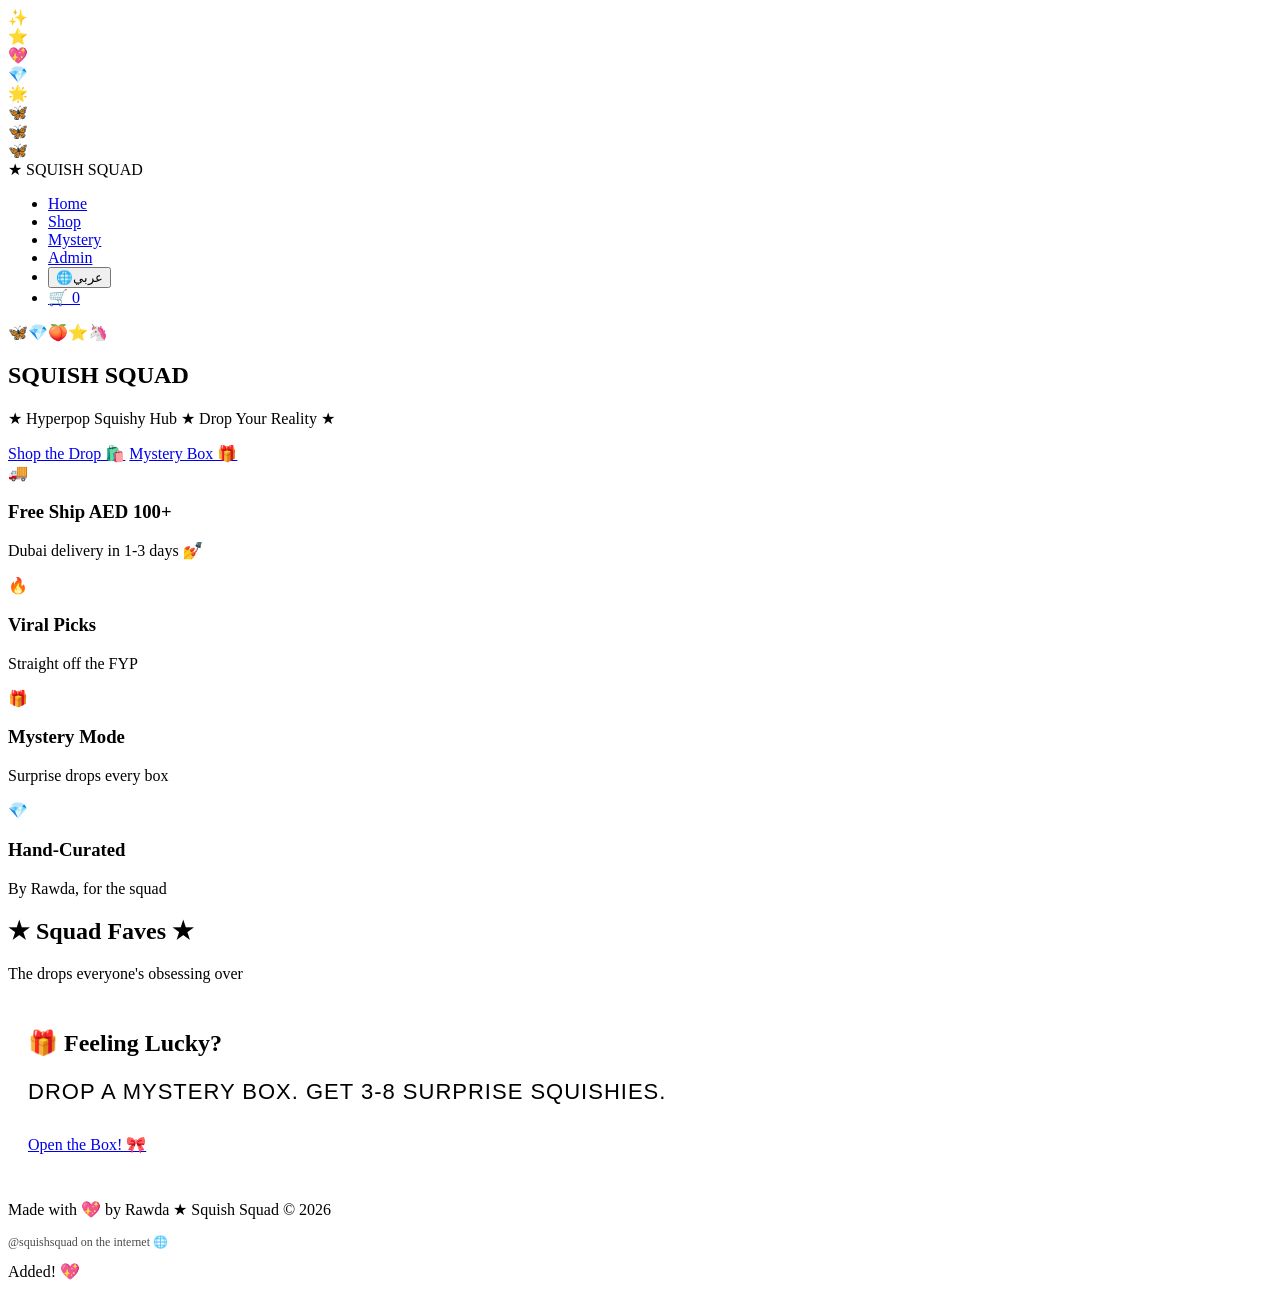
==== index.html @ 349a34c4 "✨ Add site files: HTML pages, vercel config, gitignore" ====
<!DOCTYPE html>
<html lang="en">
<head>
  <meta charset="UTF-8">
  <meta name="viewport" content="width=device-width, initial-scale=1.0">
  <title>Squish Squad ★ Y2K Squishy Hub</title>
  <link rel="stylesheet" href="styles.css">
  <link rel="icon" href="data:image/svg+xml,<svg xmlns=%22http://www.w3.org/2000/svg%22 viewBox=%220 0 100 100%22><text y=%22.9em%22 font-size=%2290%22>🦋</text></svg>">
</head>
<body>

  <div class="sparkle">✨</div>
  <div class="sparkle">⭐</div>
  <div class="sparkle">💖</div>
  <div class="sparkle">💎</div>
  <div class="sparkle">🌟</div>
  <div class="butterfly">🦋</div>
  <div class="butterfly">🦋</div>
  <div class="butterfly">🦋</div>

  <nav class="navbar">
    <div class="logo"><span class="star">★</span> SQUISH SQUAD</div>
    <ul class="nav-links">
      <li><a href="index.html" data-i18n="nav_home">Home</a></li>
      <li><a href="shop.html" data-i18n="nav_shop">Shop</a></li>
      <li><a href="mystery.html" data-i18n="nav_mystery">Mystery</a></li>
      <li><a href="admin.html" data-i18n="nav_admin">Admin</a></li>
      <li><button class="nav-links lang-toggle" type="button"><span class="globe">🌐</span><span class="lang-label">عربي</span></button></li>
      <li><a href="#" class="cart-button">🛒 <span class="cart-count" id="cartCount">0</span></a></li>
    </ul>
  </nav>

  <section class="hero">
    <div class="hero-emojis">
      <span>🦋</span><span>💎</span><span>🍑</span><span>⭐</span><span>🦄</span>
    </div>
    <h1>SQUISH SQUAD</h1>
    <p class="tagline" data-i18n="hero_tagline">★ Hyperpop Squishy Hub ★ Drop Your Reality ★</p>
    <div>
      <a href="shop.html" class="btn btn-pink" data-i18n="btn_shop_drop">Shop the Drop 🛍️</a>
      <a href="mystery.html" class="btn btn-holo" data-i18n="btn_mystery_box">Mystery Box 🎁</a>
    </div>
  </section>

  <section class="features-row">
    <div class="feature-box">
      <span class="icon">🚚</span>
      <h3 data-i18n="feature_ship_title">Free Ship AED 100+</h3>
      <p data-i18n="feature_ship_text">Dubai delivery in 1-3 days 💅</p>
    </div>
    <div class="feature-box">
      <span class="icon">🔥</span>
      <h3 data-i18n="feature_viral_title">Viral Picks</h3>
      <p data-i18n="feature_viral_text">Straight off the FYP</p>
    </div>
    <div class="feature-box">
      <span class="icon">🎁</span>
      <h3 data-i18n="feature_mystery_title">Mystery Mode</h3>
      <p data-i18n="feature_mystery_text">Surprise drops every box</p>
    </div>
    <div class="feature-box">
      <span class="icon">💎</span>
      <h3 data-i18n="feature_curated_title">Hand-Curated</h3>
      <p data-i18n="feature_curated_text">By Rawda, for the squad</p>
    </div>
  </section>

  <h2 class="section-title">★ <span class="holo" data-i18n="section_squad_faves">Squad Faves</span> ★</h2>
  <p class="section-subtitle" data-i18n="section_squad_faves_sub">The drops everyone's obsessing over</p>

  <div class="product-grid" id="featuredGrid"></div>

  <section class="hero" style="padding: 30px 20px;">
    <h2 class="section-title" style="margin-top: 0;">🎁 <span class="holo" data-i18n="section_lucky">Feeling Lucky?</span></h2>
    <p style="font-size: 22px; margin-bottom: 30px; color: var(--cyber-lime); font-family: 'Bungee', sans-serif; text-transform: uppercase; letter-spacing: 1px;" data-i18n="section_lucky_text">Drop a Mystery Box. Get 3-8 surprise squishies.</p>
    <a href="mystery.html" class="btn btn-purple" data-i18n="btn_open_box">Open the Box! 🎀</a>
  </section>

  <footer class="footer">
    <div class="rainbow-bar"></div>
    <p data-i18n="footer_made_by">Made with 💖 by Rawda ★ Squish Squad © 2026</p>
    <p style="margin-top: 8px; opacity: 0.7; font-size: 12px;" data-i18n="footer_handle">@squishsquad on the internet 🌐</p>
  </footer>

  <div class="toast" id="toast">Added! 💖</div>

  <script src="script.js"></script>
</body>
</html>
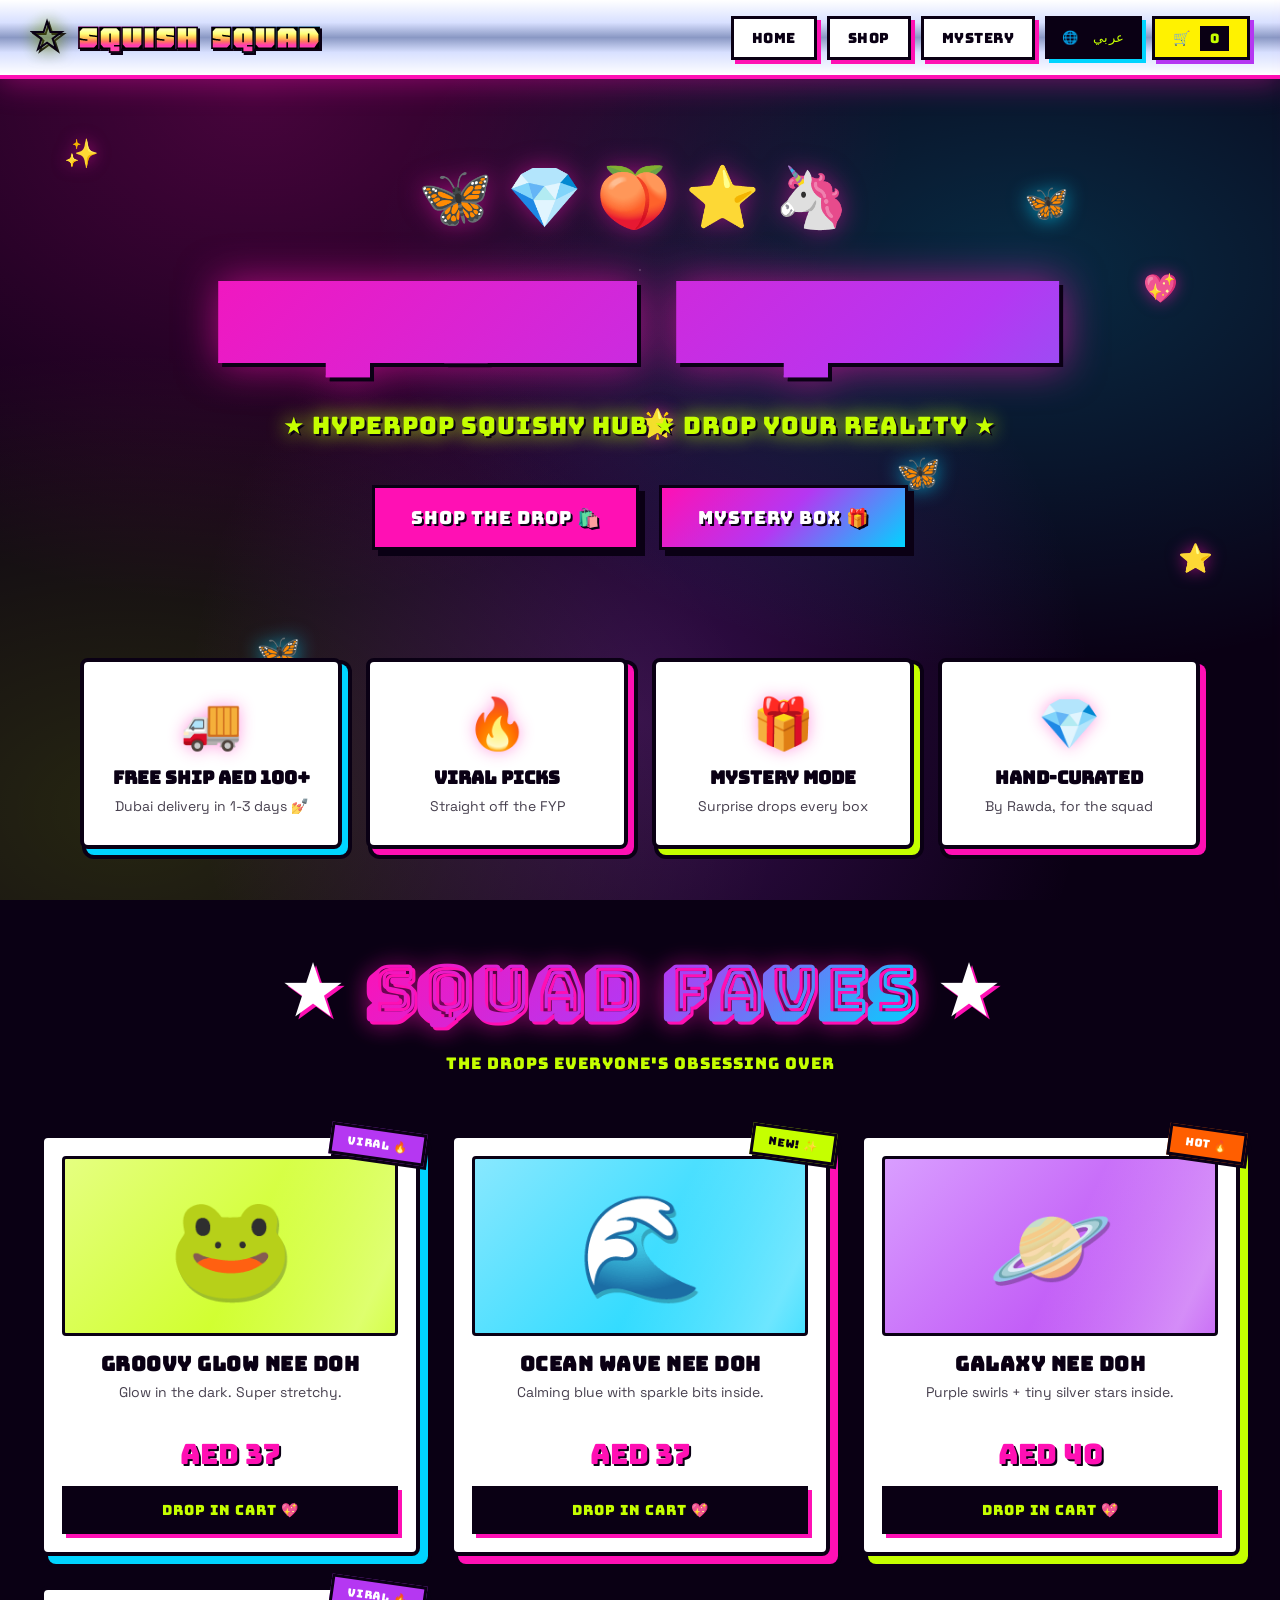
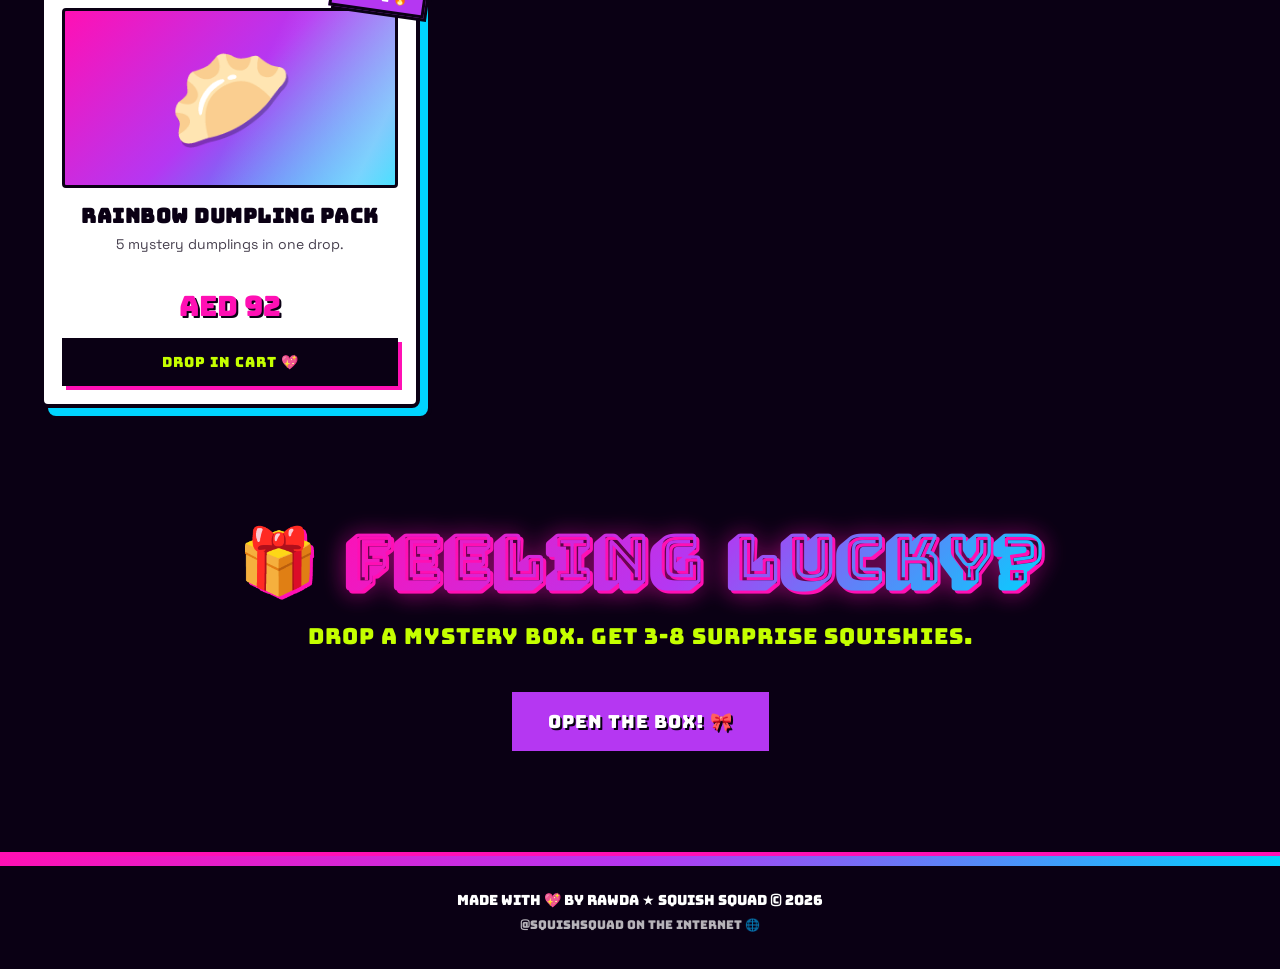
==== commit be83821b: "🔒 Hide Admin link from public nav + footer (admin still accessible by direct URL)" ====
--- a/index.html
+++ b/index.html
@@ -24,7 +24,6 @@
       <li><a href="index.html" data-i18n="nav_home">Home</a></li>
       <li><a href="shop.html" data-i18n="nav_shop">Shop</a></li>
       <li><a href="mystery.html" data-i18n="nav_mystery">Mystery</a></li>
-      <li><a href="admin.html" data-i18n="nav_admin">Admin</a></li>
       <li><button class="nav-links lang-toggle" type="button"><span class="globe">🌐</span><span class="lang-label">عربي</span></button></li>
       <li><a href="#" class="cart-button">🛒 <span class="cart-count" id="cartCount">0</span></a></li>
     </ul>
--- a/styles.css
+++ b/styles.css
@@ -0,0 +1,1942 @@
+/* ============================================
+   SQUISH SQUAD — Y2K HYPERPOP edition ✨🦋
+   ============================================ */
+
+@import url('https://fonts.googleapis.com/css2?family=Honk&family=Bungee&family=Bungee+Shade&family=Space+Grotesk:wght@400;500;700&family=Cairo:wght@400;700;900&family=Lalezar&display=swap');
+
+* {
+  margin: 0;
+  padding: 0;
+  box-sizing: border-box;
+}
+
+:root {
+  --neon-pink: #ff10b4;
+  --hot-pink: #ff3ec9;
+  --cyber-lime: #c5ff00;
+  --electric-blue: #00d4ff;
+  --hologram-purple: #b537f2;
+  --neon-yellow: #fff200;
+  --deep-purple: #1a0033;
+  --jet-black: #0a0014;
+  --chrome-light: #f8f5ff;
+  --chrome-dark: #aab4d8;
+  --hot-orange: #ff5e00;
+  --bubble-pink: #ffb6e1;
+
+  /* the iconic holographic gradient */
+  --holo: linear-gradient(135deg,
+    #ff10b4 0%,
+    #b537f2 25%,
+    #00d4ff 50%,
+    #c5ff00 75%,
+    #fff200 100%);
+
+  --chrome: linear-gradient(180deg,
+    #ffffff 0%,
+    #d8e0ff 30%,
+    #8a98c4 50%,
+    #d8e0ff 70%,
+    #ffffff 100%);
+}
+
+html { scroll-behavior: smooth; }
+
+body {
+  font-family: 'Space Grotesk', sans-serif;
+  background: var(--jet-black);
+  color: white;
+  min-height: 100vh;
+  overflow-x: hidden;
+  position: relative;
+  background-image:
+    radial-gradient(ellipse at 20% 10%, rgba(255, 16, 180, 0.25) 0%, transparent 45%),
+    radial-gradient(ellipse at 80% 30%, rgba(0, 212, 255, 0.2) 0%, transparent 45%),
+    radial-gradient(ellipse at 50% 80%, rgba(181, 55, 242, 0.25) 0%, transparent 50%),
+    radial-gradient(ellipse at 10% 90%, rgba(197, 255, 0, 0.15) 0%, transparent 40%);
+  background-attachment: fixed;
+}
+
+/* tiny stars in the background */
+body::before {
+  content: '';
+  position: fixed;
+  inset: 0;
+  background-image:
+    radial-gradient(1px 1px at 25% 15%, white, transparent),
+    radial-gradient(1px 1px at 75% 35%, white, transparent),
+    radial-gradient(2px 2px at 50% 60%, #c5ff00, transparent),
+    radial-gradient(1px 1px at 15% 75%, white, transparent),
+    radial-gradient(1px 1px at 85% 85%, #ff10b4, transparent),
+    radial-gradient(2px 2px at 35% 45%, white, transparent),
+    radial-gradient(1px 1px at 65% 25%, #00d4ff, transparent);
+  background-size: 200% 200%;
+  opacity: 0.6;
+  pointer-events: none;
+  z-index: 0;
+  animation: twinkle 8s ease-in-out infinite;
+}
+
+@keyframes twinkle {
+  0%, 100% { opacity: 0.3; }
+  50% { opacity: 0.8; }
+}
+
+main, nav, section, footer, .product-grid, .features-row, .mystery-pricing, .filters, .admin-wrap {
+  position: relative;
+  z-index: 1;
+}
+
+/* ============================================
+   NAVIGATION BAR — chrome + holo
+   ============================================ */
+.navbar {
+  background: var(--chrome);
+  padding: 14px 30px;
+  display: flex;
+  justify-content: space-between;
+  align-items: center;
+  position: sticky;
+  top: 0;
+  z-index: 100;
+  border-bottom: 4px solid var(--neon-pink);
+  box-shadow: 0 4px 30px rgba(255, 16, 180, 0.4);
+}
+
+.logo {
+  font-family: 'Honk', sans-serif;
+  font-size: 38px;
+  background: var(--holo);
+  background-size: 200% 200%;
+  -webkit-background-clip: text;
+  background-clip: text;
+  -webkit-text-fill-color: transparent;
+  text-stroke: 2px var(--jet-black);
+  -webkit-text-stroke: 2px var(--jet-black);
+  letter-spacing: 2px;
+  animation: holoShift 5s linear infinite;
+  filter: drop-shadow(2px 2px 0 var(--jet-black));
+}
+
+@keyframes holoShift {
+  0% { background-position: 0% 50%; }
+  50% { background-position: 100% 50%; }
+  100% { background-position: 0% 50%; }
+}
+
+.logo .star {
+  display: inline-block;
+  animation: spin 4s linear infinite;
+  filter: drop-shadow(0 0 8px var(--cyber-lime));
+}
+
+@keyframes spin {
+  from { transform: rotate(0deg); }
+  to { transform: rotate(360deg); }
+}
+
+.nav-links {
+  display: flex;
+  gap: 10px;
+  list-style: none;
+  align-items: center;
+}
+
+.nav-links a {
+  color: var(--jet-black);
+  text-decoration: none;
+  font-family: 'Bungee', sans-serif;
+  font-size: 14px;
+  padding: 10px 18px;
+  background: white;
+  border: 3px solid var(--jet-black);
+  border-radius: 0;
+  transition: all 0.15s;
+  text-transform: uppercase;
+  box-shadow: 4px 4px 0 var(--neon-pink);
+  letter-spacing: 0.5px;
+}
+
+.nav-links a:hover {
+  background: var(--cyber-lime);
+  transform: translate(-2px, -2px);
+  box-shadow: 6px 6px 0 var(--electric-blue);
+}
+
+.cart-button {
+  background: var(--neon-yellow) !important;
+  box-shadow: 4px 4px 0 var(--hologram-purple) !important;
+}
+
+.cart-button:hover {
+  background: var(--neon-pink) !important;
+  color: white !important;
+}
+
+.cart-count {
+  background: var(--jet-black);
+  color: var(--cyber-lime);
+  padding: 2px 8px;
+  border-radius: 0;
+  margin-left: 6px;
+  font-family: 'Bungee', sans-serif;
+  font-size: 13px;
+  border: 2px solid var(--jet-black);
+}
+
+/* ============================================
+   HERO
+   ============================================ */
+.hero {
+  padding: 80px 40px 60px;
+  text-align: center;
+  position: relative;
+}
+
+.hero h1 {
+  font-family: 'Honk', sans-serif;
+  font-size: clamp(60px, 12vw, 140px);
+  background: var(--holo);
+  background-size: 300% 300%;
+  -webkit-background-clip: text;
+  background-clip: text;
+  -webkit-text-fill-color: transparent;
+  animation: holoShift 4s linear infinite;
+  filter: drop-shadow(4px 4px 0 var(--jet-black)) drop-shadow(0 0 20px rgba(255, 16, 180, 0.6));
+  letter-spacing: 3px;
+  line-height: 0.9;
+  margin-bottom: 24px;
+}
+
+.hero .tagline {
+  font-family: 'Bungee', sans-serif;
+  font-size: clamp(16px, 2.5vw, 24px);
+  color: var(--cyber-lime);
+  margin-bottom: 36px;
+  text-shadow: 2px 2px 0 var(--jet-black), 0 0 20px var(--cyber-lime);
+  letter-spacing: 1px;
+  text-transform: uppercase;
+}
+
+.hero-emojis {
+  font-size: 60px;
+  margin-bottom: 24px;
+  letter-spacing: 14px;
+  filter: drop-shadow(0 0 12px rgba(255, 16, 180, 0.5));
+}
+
+.hero-emojis span {
+  display: inline-block;
+  animation: bounce 2s ease-in-out infinite;
+}
+.hero-emojis span:nth-child(2) { animation-delay: 0.2s; }
+.hero-emojis span:nth-child(3) { animation-delay: 0.4s; }
+.hero-emojis span:nth-child(4) { animation-delay: 0.6s; }
+.hero-emojis span:nth-child(5) { animation-delay: 0.8s; }
+
+@keyframes bounce {
+  0%, 100% { transform: translateY(0) rotate(-8deg); }
+  50% { transform: translateY(-25px) rotate(8deg); }
+}
+
+/* ============================================
+   BUTTONS — chunky chrome
+   ============================================ */
+.btn {
+  display: inline-block;
+  padding: 18px 36px;
+  font-family: 'Bungee', sans-serif;
+  font-size: 18px;
+  text-decoration: none;
+  border: 3px solid var(--jet-black);
+  cursor: pointer;
+  transition: all 0.15s;
+  margin: 8px;
+  text-transform: uppercase;
+  letter-spacing: 1px;
+  border-radius: 0;
+  position: relative;
+  box-shadow: 6px 6px 0 var(--jet-black);
+}
+
+.btn:hover {
+  transform: translate(-3px, -3px);
+  box-shadow: 9px 9px 0 var(--jet-black);
+}
+
+.btn:active {
+  transform: translate(3px, 3px);
+  box-shadow: 2px 2px 0 var(--jet-black);
+}
+
+.btn-pink {
+  background: var(--neon-pink);
+  color: white;
+  text-shadow: 2px 2px 0 var(--jet-black);
+}
+
+.btn-yellow {
+  background: var(--neon-yellow);
+  color: var(--jet-black);
+}
+
+.btn-mint, .btn-lime {
+  background: var(--cyber-lime);
+  color: var(--jet-black);
+}
+
+.btn-purple {
+  background: var(--hologram-purple);
+  color: white;
+  text-shadow: 2px 2px 0 var(--jet-black);
+}
+
+.btn-holo {
+  background: var(--holo);
+  background-size: 200% 200%;
+  color: white;
+  text-shadow: 2px 2px 0 var(--jet-black);
+  animation: holoShift 3s linear infinite;
+}
+
+/* ============================================
+   SECTION TITLES
+   ============================================ */
+.section-title {
+  font-family: 'Bungee Shade', 'Bungee', sans-serif;
+  font-size: clamp(36px, 6vw, 64px);
+  text-align: center;
+  margin: 60px 20px 20px;
+  color: white;
+  letter-spacing: 2px;
+  text-transform: uppercase;
+  filter: drop-shadow(3px 3px 0 var(--neon-pink));
+}
+
+.section-title .rainbow,
+.section-title .holo {
+  background: var(--holo);
+  background-size: 200% 200%;
+  -webkit-background-clip: text;
+  background-clip: text;
+  -webkit-text-fill-color: transparent;
+  animation: holoShift 4s linear infinite;
+  filter: drop-shadow(0 0 12px rgba(255, 16, 180, 0.4));
+}
+
+.section-subtitle {
+  text-align: center;
+  font-family: 'Bungee', sans-serif;
+  font-size: 16px;
+  color: var(--cyber-lime);
+  margin-bottom: 40px;
+  text-transform: uppercase;
+  letter-spacing: 1px;
+  text-shadow: 1px 1px 0 var(--jet-black);
+}
+
+/* ============================================
+   PRODUCT GRID — sticker style cards
+   ============================================ */
+.product-grid {
+  display: grid;
+  grid-template-columns: repeat(auto-fill, minmax(280px, 1fr));
+  gap: 30px;
+  padding: 20px 40px 80px;
+  max-width: 1400px;
+  margin: 0 auto;
+}
+
+.product-card {
+  background: white;
+  border: 4px solid var(--jet-black);
+  border-radius: 8px;
+  padding: 18px;
+  text-align: center;
+  box-shadow: 8px 8px 0 var(--neon-pink), 8px 8px 0 4px var(--jet-black);
+  transition: all 0.2s;
+  position: relative;
+  color: var(--jet-black);
+}
+
+.product-card:nth-child(3n) { box-shadow: 8px 8px 0 var(--cyber-lime), 8px 8px 0 4px var(--jet-black); }
+.product-card:nth-child(3n+1) { box-shadow: 8px 8px 0 var(--electric-blue), 8px 8px 0 4px var(--jet-black); }
+
+.product-card:hover {
+  transform: translate(-4px, -4px) rotate(-1.5deg);
+  box-shadow: 12px 12px 0 var(--hologram-purple), 12px 12px 0 4px var(--jet-black);
+}
+
+.product-image {
+  width: 100%;
+  height: 180px;
+  border-radius: 4px;
+  display: flex;
+  align-items: center;
+  justify-content: center;
+  font-size: 100px;
+  margin-bottom: 15px;
+  position: relative;
+  border: 3px solid var(--jet-black);
+  overflow: hidden;
+}
+
+.product-image.pink { background: linear-gradient(135deg, #ff8de0, var(--neon-pink)); }
+.product-image.blue { background: linear-gradient(135deg, #88e8ff, var(--electric-blue)); }
+.product-image.mint, .product-image.lime { background: linear-gradient(135deg, #e5ff80, var(--cyber-lime)); }
+.product-image.yellow { background: linear-gradient(135deg, #fffaa0, var(--neon-yellow)); }
+.product-image.purple { background: linear-gradient(135deg, #d99eff, var(--hologram-purple)); }
+.product-image.orange { background: linear-gradient(135deg, #ffaa66, var(--hot-orange)); }
+.product-image.rainbow,
+.product-image.holo {
+  background: var(--holo);
+  background-size: 200% 200%;
+  animation: holoShift 4s linear infinite;
+}
+
+/* shimmer overlay on product image */
+.product-image::after {
+  content: '';
+  position: absolute;
+  inset: 0;
+  background: linear-gradient(115deg, transparent 30%, rgba(255, 255, 255, 0.4) 50%, transparent 70%);
+  background-size: 200% 100%;
+  animation: shimmer 3s linear infinite;
+  pointer-events: none;
+}
+
+@keyframes shimmer {
+  0% { background-position: 200% 0; }
+  100% { background-position: -200% 0; }
+}
+
+.product-image .emoji {
+  display: inline-block;
+  animation: wobble 3s ease-in-out infinite;
+  filter: drop-shadow(2px 4px 0 rgba(0, 0, 0, 0.25));
+  z-index: 1;
+}
+
+.product-image .product-photo {
+  position: absolute;
+  inset: 0;
+  width: 100%;
+  height: 100%;
+  object-fit: cover;
+  object-position: center;
+  z-index: 1;
+  transition: transform 0.4s ease;
+}
+
+.product-card:hover .product-photo {
+  transform: scale(1.08);
+}
+
+.cart-item-image .cart-item-photo,
+.mini-image .mini-photo,
+.admin-product .mini-image .mini-photo {
+  position: absolute;
+  inset: 0;
+  width: 100%;
+  height: 100%;
+  object-fit: cover;
+  object-position: center;
+}
+
+.cart-item-image, .mini-image { position: relative; overflow: hidden; }
+
+@keyframes wobble {
+  0%, 100% { transform: rotate(-8deg) scale(1); }
+  50% { transform: rotate(8deg) scale(1.08); }
+}
+
+.product-badge {
+  position: absolute;
+  top: -10px;
+  right: -10px;
+  background: var(--neon-pink);
+  color: white;
+  padding: 6px 14px;
+  font-family: 'Bungee', sans-serif;
+  font-size: 11px;
+  border-radius: 0;
+  border: 3px solid var(--jet-black);
+  transform: rotate(8deg);
+  z-index: 3;
+  text-transform: uppercase;
+  letter-spacing: 1px;
+  box-shadow: 3px 3px 0 var(--jet-black);
+}
+
+.product-badge.new { background: var(--cyber-lime); color: var(--jet-black); }
+.product-badge.viral { background: var(--hologram-purple); }
+.product-badge.hot { background: var(--hot-orange); }
+.product-badge.holo {
+  background: var(--holo);
+  background-size: 200% 200%;
+  animation: holoShift 3s linear infinite;
+}
+
+.product-name {
+  font-family: 'Bungee', sans-serif;
+  font-size: 20px;
+  margin-bottom: 6px;
+  color: var(--jet-black);
+  text-transform: uppercase;
+  letter-spacing: 0.5px;
+}
+
+.product-desc {
+  font-size: 14px;
+  color: var(--jet-black);
+  opacity: 0.75;
+  margin-bottom: 12px;
+  min-height: 40px;
+}
+
+.product-price {
+  font-family: 'Bungee', sans-serif;
+  font-size: 28px;
+  color: var(--neon-pink);
+  margin-bottom: 14px;
+  text-shadow: 2px 2px 0 var(--jet-black);
+}
+
+.add-to-cart {
+  width: 100%;
+  padding: 12px;
+  background: var(--jet-black);
+  color: var(--cyber-lime);
+  border: 3px solid var(--jet-black);
+  border-radius: 0;
+  font-family: 'Bungee', sans-serif;
+  font-size: 14px;
+  cursor: pointer;
+  transition: all 0.15s;
+  text-transform: uppercase;
+  letter-spacing: 1px;
+  box-shadow: 4px 4px 0 var(--neon-pink);
+}
+
+.add-to-cart:hover {
+  background: var(--neon-pink);
+  color: white;
+  transform: translate(-2px, -2px);
+  box-shadow: 6px 6px 0 var(--jet-black);
+}
+
+.add-to-cart.added {
+  background: var(--cyber-lime);
+  color: var(--jet-black);
+  box-shadow: 4px 4px 0 var(--jet-black);
+}
+
+/* ============================================
+   FEATURED ROW
+   ============================================ */
+.features-row {
+  display: grid;
+  grid-template-columns: repeat(auto-fit, minmax(220px, 1fr));
+  gap: 24px;
+  padding: 40px;
+  max-width: 1200px;
+  margin: 0 auto;
+}
+
+.feature-box {
+  background: white;
+  color: var(--jet-black);
+  border: 4px solid var(--jet-black);
+  border-radius: 8px;
+  padding: 30px 20px;
+  text-align: center;
+  box-shadow: 6px 6px 0 var(--electric-blue), 6px 6px 0 4px var(--jet-black);
+  transition: transform 0.2s;
+}
+
+.feature-box:nth-child(2n) { box-shadow: 6px 6px 0 var(--neon-pink), 6px 6px 0 4px var(--jet-black); }
+.feature-box:nth-child(3n) { box-shadow: 6px 6px 0 var(--cyber-lime), 6px 6px 0 4px var(--jet-black); }
+
+.feature-box:hover {
+  transform: translate(-3px, -3px) rotate(-1deg);
+}
+
+.feature-box .icon {
+  font-size: 50px;
+  margin-bottom: 10px;
+  display: block;
+  filter: drop-shadow(0 0 8px rgba(255, 16, 180, 0.4));
+}
+
+.feature-box h3 {
+  font-family: 'Bungee', sans-serif;
+  font-size: 18px;
+  margin-bottom: 8px;
+  text-transform: uppercase;
+}
+
+.feature-box p {
+  font-size: 14px;
+  opacity: 0.75;
+}
+
+/* ============================================
+   MYSTERY BOX PAGE
+   ============================================ */
+.mystery-hero {
+  text-align: center;
+  padding: 60px 20px 30px;
+}
+
+.mystery-box-wrap {
+  display: flex;
+  justify-content: center;
+  align-items: center;
+  padding: 30px 20px 40px;
+  position: relative;
+}
+
+.mystery-box {
+  width: 300px;
+  height: 300px;
+  background: var(--holo);
+  background-size: 200% 200%;
+  border: 5px solid var(--jet-black);
+  border-radius: 12px;
+  display: flex;
+  flex-direction: column;
+  align-items: center;
+  justify-content: center;
+  font-size: 130px;
+  cursor: pointer;
+  box-shadow: 14px 14px 0 var(--neon-pink), 14px 14px 0 5px var(--jet-black);
+  transition: all 0.3s;
+  position: relative;
+  user-select: none;
+  animation: holoShift 4s linear infinite;
+}
+
+.mystery-box::before {
+  content: '🎀';
+  position: absolute;
+  top: -35px;
+  font-size: 70px;
+  filter: drop-shadow(3px 3px 0 var(--jet-black));
+}
+
+.mystery-box:hover {
+  transform: scale(1.05) rotate(-3deg);
+  box-shadow: 18px 18px 0 var(--cyber-lime), 18px 18px 0 5px var(--jet-black);
+}
+
+.mystery-box.shake {
+  animation: shake 0.5s ease-in-out, holoShift 4s linear infinite;
+}
+
+@keyframes shake {
+  0%, 100% { transform: translateX(0) rotate(0); }
+  20% { transform: translateX(-12px) rotate(-4deg); }
+  40% { transform: translateX(12px) rotate(4deg); }
+  60% { transform: translateX(-12px) rotate(-4deg); }
+  80% { transform: translateX(12px) rotate(4deg); }
+}
+
+.mystery-box.revealed {
+  background: white;
+  font-size: 160px;
+  animation: pop 0.5s ease-out;
+}
+
+@keyframes pop {
+  0% { transform: scale(0.7); }
+  50% { transform: scale(1.2); }
+  100% { transform: scale(1); }
+}
+
+.mystery-hint {
+  text-align: center;
+  font-family: 'Bungee', sans-serif;
+  font-size: 16px;
+  margin-top: 30px;
+  color: var(--cyber-lime);
+  text-transform: uppercase;
+  letter-spacing: 1px;
+  text-shadow: 2px 2px 0 var(--jet-black);
+}
+
+#mysteryReveal {
+  text-align: center;
+  font-family: 'Honk', sans-serif;
+  font-size: 36px;
+  background: var(--holo);
+  background-size: 200% 200%;
+  -webkit-background-clip: text;
+  background-clip: text;
+  -webkit-text-fill-color: transparent;
+  animation: holoShift 3s linear infinite;
+  margin: 20px;
+  min-height: 50px;
+  filter: drop-shadow(2px 2px 0 var(--jet-black));
+}
+
+.mystery-pricing {
+  display: grid;
+  grid-template-columns: repeat(auto-fit, minmax(240px, 1fr));
+  gap: 24px;
+  max-width: 1000px;
+  margin: 40px auto;
+  padding: 0 20px;
+}
+
+.tier-card {
+  background: white;
+  color: var(--jet-black);
+  border: 4px solid var(--jet-black);
+  border-radius: 8px;
+  padding: 28px;
+  text-align: center;
+  box-shadow: 8px 8px 0 var(--neon-pink), 8px 8px 0 4px var(--jet-black);
+  position: relative;
+}
+
+.tier-card.featured {
+  background: var(--holo);
+  background-size: 200% 200%;
+  animation: holoShift 5s linear infinite;
+  transform: scale(1.06);
+  box-shadow: 10px 10px 0 var(--cyber-lime), 10px 10px 0 4px var(--jet-black);
+}
+
+.tier-card.featured .tier-name,
+.tier-card.featured .tier-includes,
+.tier-card.featured .tier-price {
+  color: white;
+  text-shadow: 2px 2px 0 var(--jet-black);
+}
+
+.tier-name {
+  font-family: 'Bungee', sans-serif;
+  font-size: 26px;
+  margin-bottom: 8px;
+  text-transform: uppercase;
+}
+
+.tier-price {
+  font-family: 'Honk', sans-serif;
+  font-size: 56px;
+  color: var(--neon-pink);
+  margin-bottom: 10px;
+  text-shadow: 3px 3px 0 var(--jet-black);
+}
+
+.tier-includes {
+  list-style: none;
+  text-align: left;
+  margin: 15px 0;
+  font-size: 14px;
+}
+
+.tier-includes li {
+  padding: 6px 0;
+  border-bottom: 1px dashed rgba(0, 0, 0, 0.15);
+}
+
+.tier-includes li::before {
+  content: '★ ';
+  color: var(--neon-pink);
+  font-weight: bold;
+}
+
+.tier-card.featured .tier-includes li::before { color: white; }
+.tier-card.featured .tier-includes li { border-color: rgba(255, 255, 255, 0.3); }
+
+/* ============================================
+   ADMIN PANEL
+   ============================================ */
+.admin-wrap {
+  max-width: 1300px;
+  margin: 40px auto;
+  padding: 0 30px 80px;
+  display: grid;
+  grid-template-columns: 380px 1fr;
+  gap: 30px;
+}
+
+@media (max-width: 900px) {
+  .admin-wrap { grid-template-columns: 1fr; }
+}
+
+.admin-panel {
+  background: white;
+  color: var(--jet-black);
+  border: 4px solid var(--jet-black);
+  border-radius: 8px;
+  padding: 24px;
+  box-shadow: 8px 8px 0 var(--cyber-lime), 8px 8px 0 4px var(--jet-black);
+  position: sticky;
+  top: 100px;
+  align-self: start;
+  max-height: calc(100vh - 130px);
+  overflow-y: auto;
+}
+
+.admin-panel h2 {
+  font-family: 'Bungee', sans-serif;
+  font-size: 22px;
+  margin-bottom: 16px;
+  text-transform: uppercase;
+  border-bottom: 3px solid var(--jet-black);
+  padding-bottom: 10px;
+}
+
+.form-row {
+  margin-bottom: 14px;
+}
+
+.form-row label {
+  display: block;
+  font-family: 'Bungee', sans-serif;
+  font-size: 12px;
+  text-transform: uppercase;
+  margin-bottom: 6px;
+  color: var(--jet-black);
+  letter-spacing: 0.5px;
+}
+
+.form-row input,
+.form-row select,
+.form-row textarea {
+  width: 100%;
+  padding: 10px 12px;
+  border: 3px solid var(--jet-black);
+  background: white;
+  font-family: 'Space Grotesk', sans-serif;
+  font-size: 15px;
+  border-radius: 0;
+  transition: all 0.15s;
+}
+
+.form-row input:focus,
+.form-row select:focus,
+.form-row textarea:focus {
+  outline: none;
+  background: #fffacd;
+  box-shadow: 4px 4px 0 var(--neon-pink);
+  transform: translate(-2px, -2px);
+}
+
+.form-row textarea {
+  min-height: 70px;
+  resize: vertical;
+  font-family: 'Space Grotesk', sans-serif;
+}
+
+.form-actions {
+  display: flex;
+  gap: 10px;
+  margin-top: 20px;
+}
+
+.form-actions .btn {
+  margin: 0;
+  flex: 1;
+  padding: 14px 20px;
+  font-size: 14px;
+}
+
+.color-picker, .badge-picker {
+  display: grid;
+  grid-template-columns: repeat(4, 1fr);
+  gap: 6px;
+}
+
+.color-swatch {
+  height: 36px;
+  border: 3px solid var(--jet-black);
+  cursor: pointer;
+  position: relative;
+}
+
+.color-swatch.selected::after {
+  content: '✓';
+  position: absolute;
+  inset: 0;
+  display: flex;
+  align-items: center;
+  justify-content: center;
+  font-size: 22px;
+  color: white;
+  text-shadow: 1px 1px 0 var(--jet-black);
+  font-weight: bold;
+}
+
+.color-swatch[data-color="pink"] { background: var(--neon-pink); }
+.color-swatch[data-color="blue"] { background: var(--electric-blue); }
+.color-swatch[data-color="lime"] { background: var(--cyber-lime); }
+.color-swatch[data-color="yellow"] { background: var(--neon-yellow); }
+.color-swatch[data-color="purple"] { background: var(--hologram-purple); }
+.color-swatch[data-color="orange"] { background: var(--hot-orange); }
+.color-swatch[data-color="rainbow"] { background: var(--holo); background-size: 200% 200%; animation: holoShift 3s linear infinite; }
+
+/* ============================================
+   PHOTO UPLOAD (admin form)
+   ============================================ */
+.photo-upload {
+  position: relative;
+  border: 3px dashed var(--jet-black);
+  border-radius: 6px;
+  padding: 16px;
+  text-align: center;
+  cursor: pointer;
+  background: white;
+  transition: all 0.2s;
+  min-height: 100px;
+  display: flex;
+  flex-direction: column;
+  align-items: center;
+  justify-content: center;
+}
+
+.photo-upload:hover,
+.photo-upload.dragover {
+  background: #fffacd;
+  border-color: var(--neon-pink);
+  border-style: solid;
+  transform: translate(-2px, -2px);
+  box-shadow: 4px 4px 0 var(--neon-pink);
+}
+
+.photo-upload input[type="file"] {
+  position: absolute;
+  inset: 0;
+  opacity: 0;
+  cursor: pointer;
+  width: 100%;
+  height: 100%;
+}
+
+.photo-upload-icon {
+  font-size: 36px;
+  margin-bottom: 6px;
+  display: block;
+  animation: bounce 2.4s ease-in-out infinite;
+}
+
+.photo-upload-text {
+  font-family: 'Bungee', sans-serif;
+  font-size: 11px;
+  letter-spacing: 0.5px;
+  color: var(--jet-black);
+  text-transform: uppercase;
+  line-height: 1.3;
+}
+
+.photo-upload-text .small {
+  display: block;
+  font-family: 'Space Grotesk', sans-serif;
+  font-size: 11px;
+  opacity: 0.6;
+  margin-top: 4px;
+  text-transform: none;
+  letter-spacing: 0;
+}
+
+.photo-preview {
+  position: relative;
+  border: 3px solid var(--jet-black);
+  border-radius: 6px;
+  background: var(--chrome);
+  padding: 8px;
+  display: flex;
+  align-items: center;
+  gap: 12px;
+}
+
+.photo-preview img {
+  width: 70px;
+  height: 70px;
+  object-fit: cover;
+  border: 2px solid var(--jet-black);
+  border-radius: 4px;
+}
+
+.photo-preview-info {
+  flex: 1;
+  font-family: 'Bungee', sans-serif;
+  font-size: 11px;
+  text-transform: uppercase;
+  letter-spacing: 0.5px;
+  color: var(--jet-black);
+}
+
+.photo-preview-info .small {
+  font-family: 'Space Grotesk', sans-serif;
+  font-size: 11px;
+  opacity: 0.6;
+  margin-top: 4px;
+  text-transform: none;
+  letter-spacing: 0;
+  display: block;
+}
+
+.photo-remove {
+  background: var(--neon-pink);
+  color: white;
+  border: 2px solid var(--jet-black);
+  font-family: 'Bungee', sans-serif;
+  font-size: 11px;
+  padding: 8px 10px;
+  cursor: pointer;
+  text-transform: uppercase;
+  letter-spacing: 0.5px;
+  box-shadow: 3px 3px 0 var(--jet-black);
+  transition: all 0.15s;
+}
+
+.photo-remove:hover {
+  background: var(--jet-black);
+  color: var(--cyber-lime);
+  transform: translate(-1px, -1px);
+  box-shadow: 4px 4px 0 var(--cyber-lime);
+}
+
+.admin-products {
+  display: grid;
+  grid-template-columns: repeat(auto-fill, minmax(220px, 1fr));
+  gap: 20px;
+}
+
+.admin-product {
+  background: white;
+  color: var(--jet-black);
+  border: 3px solid var(--jet-black);
+  border-radius: 8px;
+  padding: 14px;
+  box-shadow: 5px 5px 0 var(--neon-pink), 5px 5px 0 3px var(--jet-black);
+  position: relative;
+  transition: all 0.15s;
+  display: flex;
+  flex-direction: column;
+}
+
+.admin-product .admin-badge-line {
+  font-family: 'Bungee', sans-serif;
+  font-size: 11px;
+  opacity: 0.7;
+  margin-bottom: 8px;
+  min-height: 16px;
+}
+
+.admin-product .admin-actions {
+  margin-top: auto;
+}
+
+.admin-product:hover {
+  transform: translate(-2px, -2px);
+  box-shadow: 7px 7px 0 var(--electric-blue), 7px 7px 0 3px var(--jet-black);
+}
+
+.admin-product.editing {
+  box-shadow: 5px 5px 0 var(--cyber-lime), 5px 5px 0 3px var(--jet-black);
+  background: #fffacd;
+}
+
+.admin-product .mini-image {
+  height: 90px;
+  border: 2px solid var(--jet-black);
+  display: flex;
+  align-items: center;
+  justify-content: center;
+  font-size: 50px;
+  margin-bottom: 8px;
+}
+
+.admin-product .mini-image.pink { background: var(--neon-pink); }
+.admin-product .mini-image.blue { background: var(--electric-blue); }
+.admin-product .mini-image.lime { background: var(--cyber-lime); }
+.admin-product .mini-image.yellow { background: var(--neon-yellow); }
+.admin-product .mini-image.purple { background: var(--hologram-purple); }
+.admin-product .mini-image.orange { background: var(--hot-orange); }
+.admin-product .mini-image.rainbow { background: var(--holo); background-size: 200% 200%; animation: holoShift 4s linear infinite; }
+
+.admin-product h4 {
+  font-family: 'Bungee', sans-serif;
+  font-size: 14px;
+  text-transform: uppercase;
+  margin-bottom: 4px;
+}
+
+.admin-product .price {
+  font-family: 'Bungee', sans-serif;
+  color: var(--neon-pink);
+  font-size: 18px;
+  margin-bottom: 8px;
+}
+
+.admin-actions {
+  display: flex;
+  gap: 6px;
+}
+
+.admin-actions button {
+  flex: 1;
+  padding: 8px;
+  border: 2px solid var(--jet-black);
+  font-family: 'Bungee', sans-serif;
+  font-size: 11px;
+  text-transform: uppercase;
+  cursor: pointer;
+  border-radius: 0;
+  transition: all 0.15s;
+}
+
+.admin-actions .edit-btn {
+  background: var(--cyber-lime);
+  color: var(--jet-black);
+}
+
+.admin-actions .delete-btn {
+  background: var(--neon-pink);
+  color: white;
+}
+
+.admin-actions button:hover {
+  transform: translate(-1px, -1px);
+  box-shadow: 3px 3px 0 var(--jet-black);
+}
+
+.empty-state {
+  grid-column: 1 / -1;
+  text-align: center;
+  padding: 60px 20px;
+  background: white;
+  color: var(--jet-black);
+  border: 4px dashed var(--jet-black);
+  border-radius: 8px;
+  font-family: 'Bungee', sans-serif;
+}
+
+.empty-state .big {
+  font-size: 60px;
+  margin-bottom: 10px;
+}
+
+/* ============================================
+   FOOTER
+   ============================================ */
+.footer {
+  background: var(--jet-black);
+  color: white;
+  padding: 36px 20px;
+  text-align: center;
+  margin-top: 60px;
+  font-family: 'Bungee', sans-serif;
+  font-size: 14px;
+  position: relative;
+  border-top: 4px solid var(--neon-pink);
+}
+
+.footer .rainbow-bar {
+  height: 10px;
+  background: var(--holo);
+  background-size: 200% 200%;
+  animation: holoShift 4s linear infinite;
+  margin: -36px -20px 25px;
+}
+
+.footer .heart {
+  color: var(--neon-pink);
+  display: inline-block;
+  animation: heartbeat 1.2s ease-in-out infinite;
+  filter: drop-shadow(0 0 6px var(--neon-pink));
+}
+
+@keyframes heartbeat {
+  0%, 100% { transform: scale(1); }
+  50% { transform: scale(1.3); }
+}
+
+/* ============================================
+   FLOATING DECO — butterflies + sparkles
+   ============================================ */
+.sparkle {
+  position: fixed;
+  pointer-events: none;
+  font-size: 28px;
+  z-index: 1;
+  animation: float 6s ease-in-out infinite;
+  filter: drop-shadow(0 0 8px rgba(255, 16, 180, 0.6));
+}
+
+.sparkle:nth-child(1) { top: 15%; left: 5%; animation-delay: 0s; }
+.sparkle:nth-child(2) { top: 60%; left: 92%; animation-delay: 1.2s; }
+.sparkle:nth-child(3) { top: 30%; right: 8%; animation-delay: 2.4s; }
+.sparkle:nth-child(4) { top: 80%; left: 8%; animation-delay: 3.6s; }
+.sparkle:nth-child(5) { top: 45%; left: 50%; animation-delay: 1s; }
+
+@keyframes float {
+  0%, 100% { transform: translateY(0) rotate(0); opacity: 0.6; }
+  50% { transform: translateY(-40px) rotate(360deg); opacity: 1; }
+}
+
+.butterfly {
+  position: fixed;
+  pointer-events: none;
+  font-size: 36px;
+  z-index: 1;
+  animation: flutter 12s ease-in-out infinite;
+  filter: drop-shadow(0 0 10px rgba(0, 212, 255, 0.7));
+}
+
+.butterfly:nth-child(6) { top: 20%; left: 80%; animation-delay: 0s; }
+.butterfly:nth-child(7) { top: 70%; left: 20%; animation-delay: 4s; }
+.butterfly:nth-child(8) { top: 50%; left: 70%; animation-delay: 8s; }
+
+@keyframes flutter {
+  0% { transform: translate(0, 0) rotate(-10deg); }
+  25% { transform: translate(40px, -30px) rotate(15deg); }
+  50% { transform: translate(80px, 10px) rotate(-15deg); }
+  75% { transform: translate(40px, 40px) rotate(20deg); }
+  100% { transform: translate(0, 0) rotate(-10deg); }
+}
+
+/* ============================================
+   FILTER PILLS
+   ============================================ */
+.filters {
+  display: flex;
+  justify-content: center;
+  flex-wrap: wrap;
+  gap: 10px;
+  padding: 0 20px 30px;
+}
+
+.filter-pill {
+  padding: 12px 24px;
+  background: white;
+  color: var(--jet-black);
+  border: 3px solid var(--jet-black);
+  border-radius: 0;
+  font-family: 'Bungee', sans-serif;
+  font-size: 13px;
+  cursor: pointer;
+  transition: all 0.15s;
+  box-shadow: 4px 4px 0 var(--neon-pink);
+  text-transform: uppercase;
+  letter-spacing: 1px;
+}
+
+.filter-pill:hover {
+  transform: translate(-2px, -2px);
+  box-shadow: 6px 6px 0 var(--electric-blue);
+}
+
+.filter-pill.active {
+  background: var(--neon-pink);
+  color: white;
+  box-shadow: 4px 4px 0 var(--cyber-lime);
+}
+
+/* ============================================
+   TOAST
+   ============================================ */
+.toast {
+  position: fixed;
+  bottom: 30px;
+  left: 50%;
+  transform: translateX(-50%) translateY(120px);
+  background: var(--cyber-lime);
+  color: var(--jet-black);
+  padding: 16px 32px;
+  border-radius: 0;
+  border: 4px solid var(--jet-black);
+  font-family: 'Bungee', sans-serif;
+  font-size: 15px;
+  text-transform: uppercase;
+  letter-spacing: 1px;
+  box-shadow: 6px 6px 0 var(--neon-pink);
+  opacity: 0;
+  transition: all 0.4s cubic-bezier(0.34, 1.56, 0.64, 1);
+  z-index: 1000;
+}
+
+.toast.show {
+  transform: translateX(-50%) translateY(0);
+  opacity: 1;
+}
+
+.toast.error {
+  background: var(--neon-pink);
+  color: white;
+  box-shadow: 6px 6px 0 var(--cyber-lime);
+}
+
+/* ============================================
+   CART DRAWER 🛒 — Y2K themed slide-out
+   ============================================ */
+.cart-overlay {
+  position: fixed;
+  inset: 0;
+  background: rgba(10, 0, 20, 0.65);
+  backdrop-filter: blur(6px);
+  -webkit-backdrop-filter: blur(6px);
+  opacity: 0;
+  pointer-events: none;
+  transition: opacity 0.3s ease;
+  z-index: 998;
+}
+
+.cart-overlay.open {
+  opacity: 1;
+  pointer-events: auto;
+}
+
+.cart-drawer {
+  position: fixed;
+  top: 0;
+  right: 0;
+  width: 100%;
+  max-width: 440px;
+  height: 100%;
+  background: white;
+  color: var(--jet-black);
+  z-index: 999;
+  display: flex;
+  flex-direction: column;
+  transform: translateX(110%);
+  transition: transform 0.4s cubic-bezier(0.34, 1.4, 0.64, 1);
+  border-left: 5px solid var(--jet-black);
+  box-shadow: -8px 0 0 var(--neon-pink), -16px 0 30px rgba(255, 16, 180, 0.4);
+}
+
+.cart-drawer.open {
+  transform: translateX(0);
+}
+
+.cart-header {
+  background: var(--chrome);
+  padding: 18px 22px;
+  display: flex;
+  justify-content: space-between;
+  align-items: center;
+  border-bottom: 4px solid var(--jet-black);
+  position: relative;
+}
+
+.cart-header::after {
+  content: '';
+  position: absolute;
+  left: 0;
+  right: 0;
+  bottom: -10px;
+  height: 6px;
+  background: var(--holo);
+  background-size: 200% 200%;
+  animation: holoShift 4s linear infinite;
+}
+
+.cart-header h2 {
+  font-family: 'Honk', sans-serif;
+  font-size: 38px;
+  background: var(--holo);
+  background-size: 200% 200%;
+  -webkit-background-clip: text;
+  background-clip: text;
+  -webkit-text-fill-color: transparent;
+  animation: holoShift 4s linear infinite;
+  filter: drop-shadow(2px 2px 0 var(--jet-black));
+  letter-spacing: 1px;
+}
+
+.cart-close {
+  background: var(--neon-pink);
+  color: white;
+  border: 3px solid var(--jet-black);
+  font-family: 'Bungee', sans-serif;
+  font-size: 16px;
+  width: 42px;
+  height: 42px;
+  cursor: pointer;
+  box-shadow: 3px 3px 0 var(--jet-black);
+  transition: all 0.15s;
+  border-radius: 0;
+  line-height: 1;
+}
+
+.cart-close:hover {
+  transform: translate(-2px, -2px) rotate(90deg);
+  box-shadow: 5px 5px 0 var(--cyber-lime);
+  background: var(--hologram-purple);
+}
+
+.cart-body {
+  flex: 1;
+  overflow-y: auto;
+  padding: 20px;
+  background:
+    radial-gradient(circle at 10% 0%, rgba(255, 16, 180, 0.08), transparent 40%),
+    radial-gradient(circle at 90% 100%, rgba(0, 212, 255, 0.08), transparent 40%),
+    white;
+}
+
+.cart-body::-webkit-scrollbar { width: 10px; }
+.cart-body::-webkit-scrollbar-track { background: var(--chrome-light); }
+.cart-body::-webkit-scrollbar-thumb {
+  background: var(--holo);
+  background-size: 200% 200%;
+  animation: holoShift 4s linear infinite;
+  border: 2px solid var(--jet-black);
+}
+
+.cart-item {
+  display: grid;
+  grid-template-columns: 70px 1fr auto;
+  gap: 14px;
+  align-items: center;
+  padding: 14px;
+  margin-bottom: 14px;
+  background: white;
+  border: 3px solid var(--jet-black);
+  border-radius: 6px;
+  box-shadow: 5px 5px 0 var(--neon-pink);
+  position: relative;
+  transition: all 0.2s;
+}
+
+.cart-item:nth-child(2n) { box-shadow: 5px 5px 0 var(--electric-blue); }
+.cart-item:nth-child(3n) { box-shadow: 5px 5px 0 var(--cyber-lime); }
+
+.cart-item:hover {
+  transform: translate(-2px, -2px);
+}
+
+.cart-item-image {
+  width: 70px;
+  height: 70px;
+  border: 3px solid var(--jet-black);
+  border-radius: 4px;
+  display: flex;
+  align-items: center;
+  justify-content: center;
+  font-size: 40px;
+  position: relative;
+  overflow: hidden;
+}
+
+.cart-item-image.pink    { background: linear-gradient(135deg, #ff8de0, var(--neon-pink)); }
+.cart-item-image.blue    { background: linear-gradient(135deg, #88e8ff, var(--electric-blue)); }
+.cart-item-image.lime,
+.cart-item-image.mint    { background: linear-gradient(135deg, #e5ff80, var(--cyber-lime)); }
+.cart-item-image.yellow  { background: linear-gradient(135deg, #fffaa0, var(--neon-yellow)); }
+.cart-item-image.purple  { background: linear-gradient(135deg, #d99eff, var(--hologram-purple)); }
+.cart-item-image.orange  { background: linear-gradient(135deg, #ffaa66, var(--hot-orange)); }
+.cart-item-image.rainbow {
+  background: var(--holo);
+  background-size: 200% 200%;
+  animation: holoShift 4s linear infinite;
+}
+
+.cart-item-info {
+  min-width: 0;
+}
+
+.cart-item-name {
+  font-family: 'Bungee', sans-serif;
+  font-size: 13px;
+  text-transform: uppercase;
+  letter-spacing: 0.5px;
+  line-height: 1.2;
+  margin-bottom: 4px;
+  overflow: hidden;
+  text-overflow: ellipsis;
+}
+
+.cart-item-price {
+  font-family: 'Bungee', sans-serif;
+  font-size: 14px;
+  color: var(--neon-pink);
+  margin-bottom: 8px;
+}
+
+.qty-controls {
+  display: inline-flex;
+  align-items: center;
+  border: 2px solid var(--jet-black);
+}
+
+.qty-btn {
+  width: 26px;
+  height: 26px;
+  background: var(--cyber-lime);
+  color: var(--jet-black);
+  border: none;
+  font-family: 'Bungee', sans-serif;
+  font-size: 14px;
+  cursor: pointer;
+  transition: background 0.15s;
+  line-height: 1;
+}
+
+.qty-btn:hover { background: var(--neon-pink); color: white; }
+
+.qty-value {
+  min-width: 28px;
+  text-align: center;
+  font-family: 'Bungee', sans-serif;
+  font-size: 13px;
+  padding: 0 6px;
+  background: var(--jet-black);
+  color: var(--cyber-lime);
+  line-height: 26px;
+}
+
+.cart-item-remove {
+  width: 36px;
+  height: 36px;
+  background: var(--jet-black);
+  color: var(--neon-pink);
+  border: 2px solid var(--jet-black);
+  font-size: 16px;
+  cursor: pointer;
+  transition: all 0.15s;
+  border-radius: 0;
+  align-self: start;
+}
+
+.cart-item-remove:hover {
+  background: var(--neon-pink);
+  color: white;
+  transform: rotate(90deg);
+}
+
+.cart-empty {
+  text-align: center;
+  padding: 60px 20px;
+  font-family: 'Bungee', sans-serif;
+  color: var(--jet-black);
+}
+
+.cart-empty .big {
+  font-size: 80px;
+  margin-bottom: 16px;
+  filter: drop-shadow(0 0 12px rgba(255, 16, 180, 0.5));
+  animation: bounce 2s ease-in-out infinite;
+}
+
+.cart-empty h3 {
+  font-family: 'Honk', sans-serif;
+  font-size: 36px;
+  background: var(--holo);
+  background-size: 200% 200%;
+  -webkit-background-clip: text;
+  background-clip: text;
+  -webkit-text-fill-color: transparent;
+  animation: holoShift 4s linear infinite;
+  filter: drop-shadow(2px 2px 0 var(--jet-black));
+  margin-bottom: 8px;
+  letter-spacing: 1px;
+}
+
+.cart-empty p {
+  font-size: 14px;
+  text-transform: uppercase;
+  letter-spacing: 1px;
+  opacity: 0.7;
+  margin-bottom: 20px;
+}
+
+.cart-footer {
+  border-top: 4px solid var(--jet-black);
+  background: var(--chrome);
+  padding: 20px 22px;
+  position: relative;
+}
+
+.cart-footer::before {
+  content: '';
+  position: absolute;
+  left: 0;
+  right: 0;
+  top: -10px;
+  height: 6px;
+  background: var(--holo);
+  background-size: 200% 200%;
+  animation: holoShift 4s linear infinite;
+}
+
+.cart-total {
+  display: flex;
+  justify-content: space-between;
+  align-items: baseline;
+  margin-bottom: 16px;
+  padding-bottom: 12px;
+  border-bottom: 2px dashed var(--jet-black);
+}
+
+.cart-total-label {
+  font-family: 'Bungee', sans-serif;
+  font-size: 18px;
+  text-transform: uppercase;
+  letter-spacing: 1px;
+}
+
+.cart-total-value {
+  font-family: 'Honk', sans-serif;
+  font-size: 42px;
+  background: var(--holo);
+  background-size: 200% 200%;
+  -webkit-background-clip: text;
+  background-clip: text;
+  -webkit-text-fill-color: transparent;
+  animation: holoShift 3s linear infinite;
+  filter: drop-shadow(2px 2px 0 var(--jet-black));
+  line-height: 1;
+}
+
+.cart-item-count {
+  font-family: 'Space Grotesk', sans-serif;
+  font-size: 13px;
+  text-align: center;
+  margin-bottom: 14px;
+  color: var(--jet-black);
+  opacity: 0.65;
+}
+
+.cart-actions {
+  display: grid;
+  grid-template-columns: 1fr 2fr;
+  gap: 10px;
+}
+
+.cart-actions .btn {
+  margin: 0;
+  padding: 14px 16px;
+  font-size: 13px;
+  width: 100%;
+}
+
+/* ============================================
+   CHECKOUT FORM (inside cart drawer)
+   ============================================ */
+.checkout-form-wrap {
+  padding: 4px 0 10px;
+}
+
+.checkout-step-note {
+  background: var(--jet-black);
+  color: var(--cyber-lime);
+  font-family: 'Bungee', sans-serif;
+  font-size: 11px;
+  letter-spacing: 1px;
+  text-align: center;
+  padding: 10px;
+  margin-bottom: 18px;
+  border: 3px solid var(--jet-black);
+  box-shadow: 4px 4px 0 var(--neon-pink);
+  text-transform: uppercase;
+}
+
+#checkoutForm .form-row { margin-bottom: 12px; }
+
+#checkoutForm input[type="email"]::placeholder,
+#checkoutForm input[type="tel"]::placeholder,
+#checkoutForm input[type="text"]::placeholder,
+#checkoutForm textarea::placeholder {
+  color: rgba(0, 0, 0, 0.35);
+  font-family: 'Space Grotesk', sans-serif;
+}
+
+/* ============================================
+   CHECKOUT SUCCESS
+   ============================================ */
+.checkout-success {
+  text-align: center;
+  padding: 20px 8px 30px;
+  animation: pop 0.5s ease-out;
+}
+
+.checkout-success > .big {
+  font-size: 90px;
+  margin-bottom: 14px;
+  display: inline-block;
+  animation: bounce 1.5s ease-in-out infinite;
+  filter: drop-shadow(0 0 16px rgba(255, 16, 180, 0.6));
+}
+
+.checkout-success h3 {
+  font-family: 'Honk', sans-serif;
+  font-size: 50px;
+  background: var(--holo);
+  background-size: 200% 200%;
+  -webkit-background-clip: text;
+  background-clip: text;
+  -webkit-text-fill-color: transparent;
+  animation: holoShift 3s linear infinite;
+  filter: drop-shadow(3px 3px 0 var(--jet-black));
+  margin-bottom: 8px;
+  letter-spacing: 1px;
+  line-height: 1;
+}
+
+.checkout-success > p {
+  font-family: 'Bungee', sans-serif;
+  font-size: 12px;
+  text-transform: uppercase;
+  letter-spacing: 1px;
+  margin-bottom: 20px;
+  color: var(--jet-black);
+}
+
+.success-card {
+  background: white;
+  border: 3px solid var(--jet-black);
+  border-radius: 6px;
+  padding: 16px;
+  margin: 0 0 20px;
+  text-align: left;
+  box-shadow: 6px 6px 0 var(--cyber-lime), 6px 6px 0 3px var(--jet-black);
+}
+
+.success-section {
+  padding: 10px 0;
+}
+
+.success-section + .success-section {
+  border-top: 2px dashed var(--jet-black);
+  margin-top: 6px;
+}
+
+.success-label {
+  font-family: 'Bungee', sans-serif;
+  font-size: 12px;
+  text-transform: uppercase;
+  letter-spacing: 1px;
+  color: var(--hologram-purple);
+  margin-bottom: 8px;
+}
+
+.success-items {
+  list-style: none;
+  margin: 0 0 10px;
+  padding: 0;
+  font-family: 'Space Grotesk', sans-serif;
+  font-size: 14px;
+}
+
+.success-items li {
+  padding: 4px 0;
+  color: var(--jet-black);
+}
+
+.success-items li::before {
+  content: '★ ';
+  color: var(--neon-pink);
+}
+
+.success-total {
+  font-family: 'Bungee', sans-serif;
+  font-size: 14px;
+  text-align: right;
+  padding-top: 6px;
+  border-top: 1px solid rgba(0, 0, 0, 0.2);
+  color: var(--neon-pink);
+  text-transform: uppercase;
+  letter-spacing: 0.5px;
+}
+
+.success-line {
+  font-family: 'Space Grotesk', sans-serif;
+  font-size: 14px;
+  color: var(--jet-black);
+  padding: 3px 0;
+  line-height: 1.4;
+}
+
+.success-line strong {
+  font-family: 'Bungee', sans-serif;
+  font-size: 14px;
+}
+
+.success-note {
+  background: #fff9c4;
+  padding: 8px 10px !important;
+  margin-top: 8px;
+  border-left: 4px solid var(--neon-pink);
+  font-style: italic;
+}
+
+.success-cta {
+  font-family: 'Bungee', sans-serif;
+  font-size: 13px;
+  text-transform: uppercase;
+  letter-spacing: 1px;
+  color: var(--cyber-lime) !important;
+  text-shadow: 1px 1px 0 var(--jet-black);
+  background: var(--jet-black);
+  padding: 14px;
+  display: block;
+  border: 3px solid var(--jet-black);
+  box-shadow: 5px 5px 0 var(--neon-pink);
+  line-height: 1.4;
+}
+
+.success-eta {
+  font-size: 10px;
+  opacity: 0.85;
+  letter-spacing: 0.5px;
+}
+
+@media (max-width: 500px) {
+  .cart-drawer { max-width: 100%; border-left: none; border-top: 5px solid var(--jet-black); }
+  .cart-header h2 { font-size: 30px; }
+  .cart-total-value { font-size: 34px; }
+}
+
+/* ============================================
+   LANGUAGE TOGGLE 🌐
+   ============================================ */
+.lang-toggle {
+  background: var(--jet-black) !important;
+  color: var(--cyber-lime) !important;
+  font-family: 'Bungee', sans-serif;
+  font-size: 13px !important;
+  padding: 10px 14px !important;
+  border: 3px solid var(--jet-black) !important;
+  cursor: pointer;
+  text-transform: uppercase;
+  letter-spacing: 0.5px;
+  box-shadow: 4px 4px 0 var(--electric-blue) !important;
+  transition: all 0.15s;
+  text-shadow: none !important;
+}
+
+.lang-toggle:hover {
+  background: var(--electric-blue) !important;
+  color: var(--jet-black) !important;
+  transform: translate(-2px, -2px);
+  box-shadow: 6px 6px 0 var(--cyber-lime) !important;
+}
+
+.lang-toggle .globe {
+  display: inline-block;
+  animation: spin 6s linear infinite;
+  margin-right: 4px;
+}
+
+/* ============================================
+   RTL (Arabic) overrides
+   ============================================ */
+html[dir="rtl"] body {
+  font-family: 'Cairo', 'Space Grotesk', sans-serif;
+}
+
+/* Arabic doesn't have Honk / Bungee / Bungee Shade — fall back to bold Cairo + Lalezar */
+html[dir="rtl"] .logo,
+html[dir="rtl"] .hero h1,
+html[dir="rtl"] .cart-header h2,
+html[dir="rtl"] .checkout-success h3,
+html[dir="rtl"] .tier-price,
+html[dir="rtl"] .cart-total-value,
+html[dir="rtl"] .cart-empty h3 {
+  font-family: 'Lalezar', 'Cairo', sans-serif;
+  letter-spacing: 0;
+}
+
+html[dir="rtl"] .section-title,
+html[dir="rtl"] .nav-links a,
+html[dir="rtl"] .btn,
+html[dir="rtl"] .product-name,
+html[dir="rtl"] .add-to-cart,
+html[dir="rtl"] .form-row label,
+html[dir="rtl"] .filter-pill,
+html[dir="rtl"] .toast,
+html[dir="rtl"] .feature-box h3,
+html[dir="rtl"] .product-badge,
+html[dir="rtl"] .tier-name,
+html[dir="rtl"] .product-price,
+html[dir="rtl"] .section-subtitle,
+html[dir="rtl"] .tagline,
+html[dir="rtl"] .cart-item-name,
+html[dir="rtl"] .cart-item-price,
+html[dir="rtl"] .cart-total-label,
+html[dir="rtl"] .qty-value,
+html[dir="rtl"] .admin-panel h2,
+html[dir="rtl"] .admin-product h4,
+html[dir="rtl"] .admin-product .price,
+html[dir="rtl"] .checkout-step-note,
+html[dir="rtl"] .success-label,
+html[dir="rtl"] .success-line strong,
+html[dir="rtl"] .success-total,
+html[dir="rtl"] .success-cta,
+html[dir="rtl"] .checkout-success > p,
+html[dir="rtl"] .footer {
+  font-family: 'Cairo', sans-serif;
+  font-weight: 900;
+  letter-spacing: 0;
+  text-transform: none;
+}
+
+html[dir="rtl"] .cart-item-name,
+html[dir="rtl"] .product-name,
+html[dir="rtl"] .checkout-step-note,
+html[dir="rtl"] .success-label,
+html[dir="rtl"] .cart-item-count,
+html[dir="rtl"] .tier-includes,
+html[dir="rtl"] .filter-pill,
+html[dir="rtl"] .nav-links a {
+  font-weight: 700;
+}
+
+/* cart drawer slides from the LEFT in RTL */
+html[dir="rtl"] .cart-drawer {
+  right: auto;
+  left: 0;
+  border-left: none;
+  border-right: 5px solid var(--jet-black);
+  box-shadow: 8px 0 0 var(--neon-pink), 16px 0 30px rgba(255, 16, 180, 0.4);
+  transform: translateX(-110%);
+}
+
+html[dir="rtl"] .cart-drawer.open {
+  transform: translateX(0);
+}
+
+/* mirror sticker offset badges */
+html[dir="rtl"] .product-badge {
+  right: auto;
+  left: -10px;
+  transform: rotate(-8deg);
+}
+
+html[dir="rtl"] .nav-links {
+  flex-direction: row-reverse;
+}
+
+html[dir="rtl"] .qty-controls,
+html[dir="rtl"] .cart-actions,
+html[dir="rtl"] .filters {
+  direction: rtl;
+}
+
+/* nudge the success-note border-left to border-right */
+html[dir="rtl"] .success-note {
+  border-left: none;
+  border-right: 4px solid var(--neon-pink);
+}
+
+/* ============================================
+   RESPONSIVE
+   ============================================ */
+@media (max-width: 700px) {
+  .navbar { flex-direction: column; gap: 12px; padding: 14px; }
+  .nav-links { flex-wrap: wrap; justify-content: center; gap: 6px; }
+  .nav-links a { padding: 8px 12px; font-size: 12px; }
+  .logo { font-size: 30px; }
+  .hero { padding: 50px 20px 30px; }
+  .hero-emojis { font-size: 40px; letter-spacing: 6px; }
+  .section-title { font-size: 36px; }
+  .product-grid { padding: 20px; gap: 24px; }
+  .mystery-box { width: 240px; height: 240px; font-size: 100px; }
+  .admin-wrap { padding: 0 16px 60px; }
+  .admin-panel { position: static; }
+}
